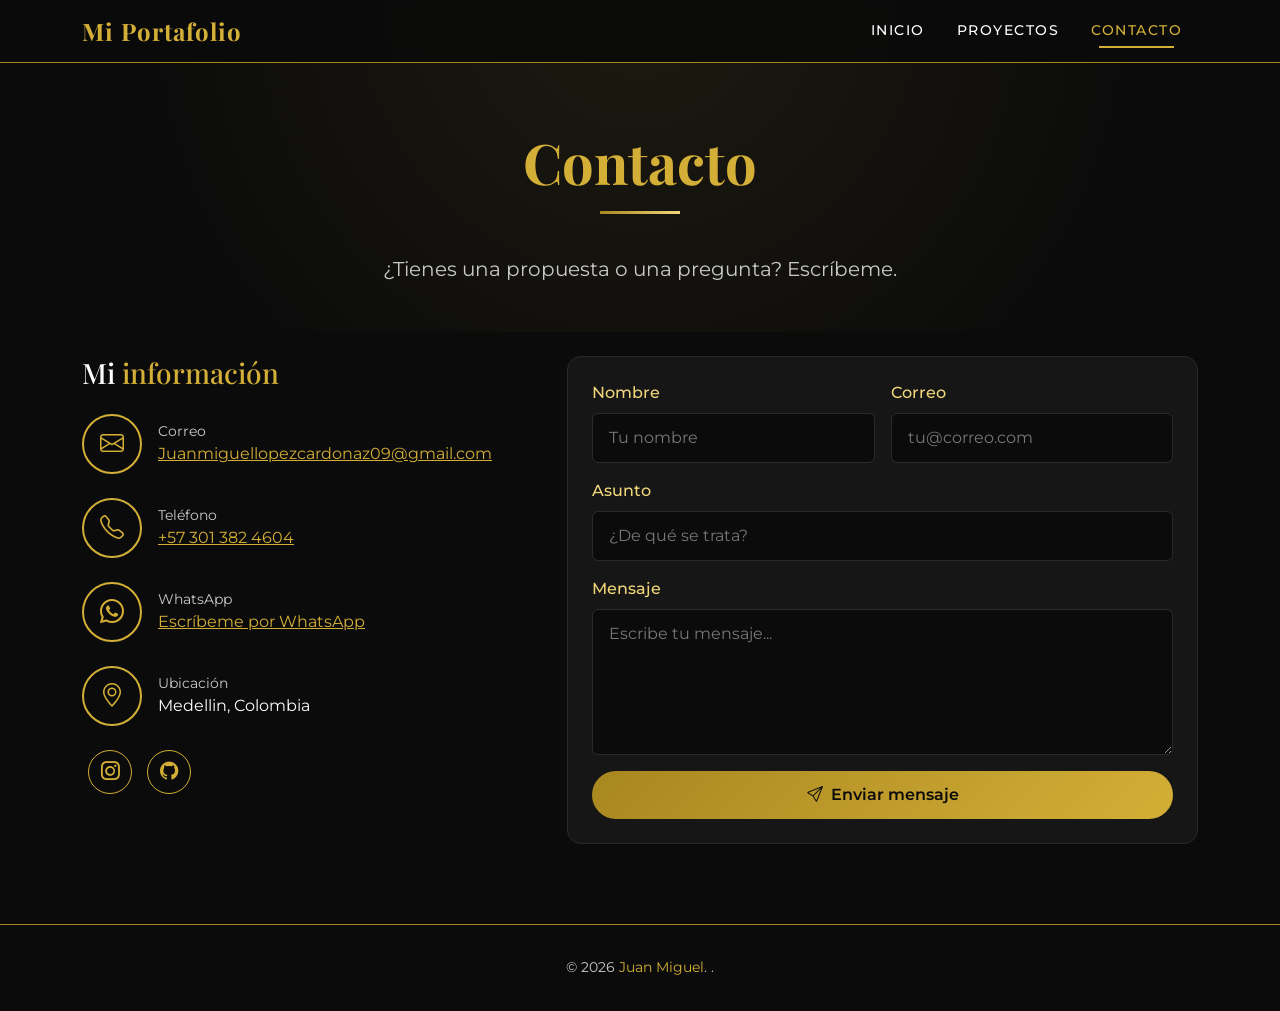
==== contacto.html @ cd4dd88c "first commit" ====
<!DOCTYPE html>
<html lang="es">
<head>
  <meta charset="UTF-8">
  <meta name="viewport" content="width=device-width, initial-scale=1.0">
  <title>Contacto | Tu Nombre</title>

  <link href="https://cdn.jsdelivr.net/npm/bootstrap@5.3.3/dist/css/bootstrap.min.css" rel="stylesheet">
  <link href="https://cdn.jsdelivr.net/npm/bootstrap-icons@1.11.3/font/bootstrap-icons.min.css" rel="stylesheet">
  <link href="https://fonts.googleapis.com/css2?family=Montserrat:wght@400;500;600&family=Playfair+Display:wght@600;700&display=swap" rel="stylesheet">
  <link href="styles.css" rel="stylesheet">
</head>
<body>

 
  <nav class="navbar navbar-expand-lg fixed-top">
    <div class="container">
      <a class="navbar-brand" href="index.html">Mi Portafolio</a>
      <button class="navbar-toggler" type="button" data-bs-toggle="collapse" data-bs-target="#menu" aria-controls="menu" aria-expanded="false" aria-label="Abrir menú">
        <span class="navbar-toggler-icon"></span>
      </button>
      <div class="collapse navbar-collapse" id="menu">
        <ul class="navbar-nav ms-auto">
          <li class="nav-item"><a class="nav-link" href="index.html">Inicio</a></li>
          <li class="nav-item"><a class="nav-link" href="proyectos.html">Proyectos</a></li>
          <li class="nav-item"><a class="nav-link active" aria-current="page" href="contacto.html">Contacto</a></li>
        </ul>
      </div>
    </div>
  </nav>

  <main>
    <header class="page-header">
      <div class="container">
        <h1 class="titulo-seccion display-4"><span class="text-dorado">Contacto</span></h1>
        <hr class="linea-dorada mt-3">
        <p class="text-suave fs-5 mb-0">¿Tienes una propuesta o una pregunta? Escríbeme.</p>
      </div>
    </header>

    <section class="seccion pt-4">
      <div class="container">
        <div class="row g-5">
         
          <div class="col-lg-5">
            <h2 class="h3 mb-4">Mi <span class="text-dorado">información</span></h2>

            <div class="dato-contacto">
              <div class="icono-circulo"><i class="bi bi-envelope"></i></div>
              <div>
                <div class="text-suave small">Correo</div>
                <a href="mailto:tucorreo@ejemplo.com">Juanmiguellopezcardonaz09@gmail.com</a>
              </div>
            </div>

            <div class="dato-contacto">
              <div class="icono-circulo"><i class="bi bi-telephone"></i></div>
              <div>
                <div class="text-suave small">Teléfono</div>
                <a href="tel:+570000000000">+57 301 382 4604</a>
              </div>
            </div>

            <div class="dato-contacto">
              <div class="icono-circulo"><i class="bi bi-whatsapp"></i></div>
              <div>
                <div class="text-suave small">WhatsApp</div>
                <a href="https://wa.me/573013824604" target="_blank" rel="noopener">Escríbeme por WhatsApp</a>
              </div>
            </div>

            <div class="dato-contacto">
              <div class="icono-circulo"><i class="bi bi-geo-alt"></i></div>
              <div>
                <div class="text-suave small">Ubicación</div>
                <span>Medellin, Colombia</span>
              </div>
            </div>

            <div class="redes mt-4">
             
              <a href="https://www.instagram.com/juan_mi_09/" aria-label="Instagram"><i class="bi bi-instagram"></i></a>
              <a href="https://github.com/Juanmi099" aria-label="GitHub"><i class="bi bi-github"></i></a>
            </div>
          </div>

         
          <div class="col-lg-7">
            <div class="card tarjeta p-4">
              <form action="mailto:tucorreo@ejemplo.com" method="post" enctype="text/plain">
                <div class="row g-3">
                  <div class="col-md-6">
                    <label for="nombre" class="form-label">Nombre</label>
                    <input type="text" class="form-control" id="nombre" name="Nombre" placeholder="Tu nombre" required>
                  </div>
                  <div class="col-md-6">
                    <label for="correo" class="form-label">Correo</label>
                    <input type="email" class="form-control" id="correo" name="Correo" placeholder="tu@correo.com" required>
                  </div>
                  <div class="col-12">
                    <label for="asunto" class="form-label">Asunto</label>
                    <input type="text" class="form-control" id="asunto" name="Asunto" placeholder="¿De qué se trata?">
                  </div>
                  <div class="col-12">
                    <label for="mensaje" class="form-label">Mensaje</label>
                    <textarea class="form-control" id="mensaje" name="Mensaje" rows="5" placeholder="Escribe tu mensaje..." required></textarea>
                  </div>
                  <div class="col-12">
                    <button type="submit" class="btn btn-dorado w-100">
                      <i class="bi bi-send me-2"></i>Enviar mensaje
                    </button>
                  </div>
                </div>
              </form>
            </div>
          </div>
        </div>
      </div>
    </section>
  </main>

  <footer>
    <div class="container">
      <p class="mb-0">&copy; 2026 <span class="text-dorado">Juan Miguel</span>. .</p>
    </div>
  </footer>

  <script src="https://cdn.jsdelivr.net/npm/bootstrap@5.3.3/dist/js/bootstrap.bundle.min.js"></script>
</body>
</html>
---- styles.css ----
:root {
  --negro: #0b0b0b;
  --negro-suave: #161616;
  --negro-borde: #2a2a2a;
  --dorado: #d4af37;
  --dorado-claro: #f1d77a;
  --dorado-oscuro: #a8871f;
  --blanco: #ffffff;
  --gris-texto: #c9c9c9;
}

html { scroll-behavior: smooth; }

body {
  background-color: var(--negro);
  color: var(--blanco);
  font-family: "Montserrat", system-ui, sans-serif;
  min-height: 100vh;
  display: flex;
  flex-direction: column;
}

main { flex: 1; }

h1, h2, h3, .navbar-brand {
  font-family: "Playfair Display", Georgia, serif;
}

a { color: var(--dorado); }
a:hover { color: var(--dorado-claro); }

.text-dorado { color: var(--dorado) !important; }
.text-suave { color: var(--gris-texto) !important; }

 .navbar {
  background-color: rgba(11, 11, 11, 0.95);
  border-bottom: 1px solid var(--dorado-oscuro);
  backdrop-filter: blur(6px);
}

.navbar-brand {
  color: var(--dorado) !important;
  font-size: 1.5rem;
  font-weight: 700;
  letter-spacing: 1px;
}

.navbar .nav-link {
  color: var(--blanco) !important;
  font-weight: 500;
  text-transform: uppercase;
  font-size: 0.9rem;
  letter-spacing: 1.5px;
  margin: 0 0.5rem;
  position: relative;
  transition: color 0.3s;
}

.navbar .nav-link::after {
  content: "";
  position: absolute;
  left: 50%;
  bottom: 2px;
  width: 0;
  height: 2px;
  background: var(--dorado);
  transition: width 0.3s, left 0.3s;
}

.navbar .nav-link:hover,
.navbar .nav-link.active { color: var(--dorado) !important; }

.navbar .nav-link:hover::after,
.navbar .nav-link.active::after { width: 70%; left: 15%; }

.navbar-toggler { border-color: var(--dorado); }
.navbar-toggler-icon {
  background-image: url("data:image/svg+xml,%3csvg xmlns='http://www.w3.org/2000/svg' viewBox='0 0 30 30'%3e%3cpath stroke='rgba%28212,175,55,1%29' stroke-linecap='round' stroke-width='2' d='M4 7h22M4 15h22M4 23h22'/%3e%3c/svg%3e");
}

 .titulo-seccion {
  color: var(--blanco);
  font-weight: 700;
  margin-bottom: 0.5rem;
}

.linea-dorada {
  width: 80px;
  height: 3px;
  background: linear-gradient(90deg, var(--dorado-oscuro), var(--dorado-claro));
  border: none;
  opacity: 1;
  margin: 0 auto 2.5rem;
}

.page-header {
  padding: 8rem 0 3rem;
  text-align: center;
  background: radial-gradient(circle at top, #1d1a10 0%, var(--negro) 70%);
}

 .hero {
  min-height: 100vh;
  display: flex;
  align-items: center;
  padding-top: 80px;
  background: radial-gradient(circle at 75% 30%, #1f1a0b 0%, var(--negro) 60%);
}

.hero .saludo {
  color: var(--dorado);
  text-transform: uppercase;
  letter-spacing: 4px;
  font-size: 0.9rem;
  font-weight: 600;
}

.hero h1 {
  font-size: clamp(2.5rem, 6vw, 4.5rem);
  font-weight: 700;
  line-height: 1.1;
}

.hero .profesion {
  font-size: 1.35rem;
  color: var(--gris-texto);
}

.foto-perfil {
  width: 300px;
  height: 300px;
  max-width: 80vw;
  max-height: 80vw;
  border-radius: 50%;
  object-fit: cover;
  border: 4px solid var(--dorado);
  box-shadow: 0 0 0 10px rgba(212, 175, 55, 0.12), 0 20px 60px rgba(0, 0, 0, 0.7);
  background: var(--negro-suave);
  display: flex;
  align-items: center;
  justify-content: center;
  color: var(--dorado);
  font-family: "Playfair Display", serif;
  font-size: 5rem;
  margin: 0 auto;
}

 .btn-dorado {
  background: linear-gradient(135deg, var(--dorado-oscuro), var(--dorado));
  color: var(--negro);
  font-weight: 600;
  border: none;
  padding: 0.75rem 1.75rem;
  border-radius: 50px;
  transition: transform 0.2s, box-shadow 0.2s;
}

.btn-dorado:hover {
  color: var(--negro);
  transform: translateY(-2px);
  box-shadow: 0 8px 25px rgba(212, 175, 55, 0.35);
}

.btn-borde-dorado {
  color: var(--dorado);
  border: 2px solid var(--dorado);
  font-weight: 600;
  padding: 0.7rem 1.75rem;
  border-radius: 50px;
  background: transparent;
  transition: all 0.2s;
}

.btn-borde-dorado:hover {
  background: var(--dorado);
  color: var(--negro);
}

 .tarjeta {
  background-color: var(--negro-suave);
  border: 1px solid var(--negro-borde);
  border-radius: 14px;
  color: var(--blanco);
  height: 100%;
  transition: transform 0.3s, border-color 0.3s, box-shadow 0.3s;
}

.tarjeta:hover {
  transform: translateY(-6px);
  border-color: var(--dorado);
  box-shadow: 0 12px 35px rgba(212, 175, 55, 0.15);
}

.tarjeta .card-title { color: var(--dorado); font-family: "Playfair Display", serif; }
.tarjeta .card-text { color: var(--gris-texto); }

.icono-circulo {
  width: 60px;
  height: 60px;
  border-radius: 50%;
  border: 2px solid var(--dorado);
  color: var(--dorado);
  display: inline-flex;
  align-items: center;
  justify-content: center;
  font-size: 1.5rem;
  margin-bottom: 1rem;
}

.proyecto-img {
  height: 200px;
  background: linear-gradient(135deg, #1a1a1a, #2b2410);
  border-bottom: 1px solid var(--negro-borde);
  border-radius: 14px 14px 0 0;
  display: flex;
  align-items: center;
  justify-content: center;
  color: var(--dorado);
  font-size: 3rem;
}

.etiqueta {
  display: inline-block;
  border: 1px solid var(--dorado-oscuro);
  color: var(--dorado-claro);
  border-radius: 50px;
  padding: 0.2rem 0.8rem;
  font-size: 0.75rem;
  margin: 0 0.3rem 0.3rem 0;
}

 .proyecto-destacado {
  border: 1px dashed var(--dorado);
  border-radius: 14px;
  background: linear-gradient(135deg, rgba(212, 175, 55, 0.07), transparent);
  padding: 3rem 2rem;
  text-align: center;
}

 .seccion { padding: 5rem 0; }
.seccion-alterna { background-color: var(--negro-suave); }

.dato-numero {
  font-family: "Playfair Display", serif;
  font-size: 2.75rem;
  color: var(--dorado);
  font-weight: 700;
}

 .form-control {
  background-color: var(--negro);
  border: 1px solid var(--negro-borde);
  color: var(--blanco);
  padding: 0.75rem 1rem;
}

.form-control:focus {
  background-color: var(--negro);
  color: var(--blanco);
  border-color: var(--dorado);
  box-shadow: 0 0 0 0.2rem rgba(212, 175, 55, 0.25);
}

.form-control::placeholder { color: #777; }
.form-label { color: var(--dorado-claro); font-weight: 500; }

.dato-contacto {
  display: flex;
  align-items: center;
  gap: 1rem;
  margin-bottom: 1.5rem;
}

.dato-contacto .icono-circulo { margin-bottom: 0; flex-shrink: 0; }

 .redes a {
  display: inline-flex;
  align-items: center;
  justify-content: center;
  width: 44px;
  height: 44px;
  border-radius: 50%;
  border: 1px solid var(--dorado);
  color: var(--dorado);
  margin: 0 0.35rem;
  font-size: 1.15rem;
  text-decoration: none;
  transition: all 0.2s;
}

.redes a:hover { background: var(--dorado); color: var(--negro); }

footer {
  border-top: 1px solid var(--dorado-oscuro);
  background-color: var(--negro);
  color: var(--gris-texto);
  padding: 2rem 0;
  text-align: center;
  font-size: 0.9rem;
}
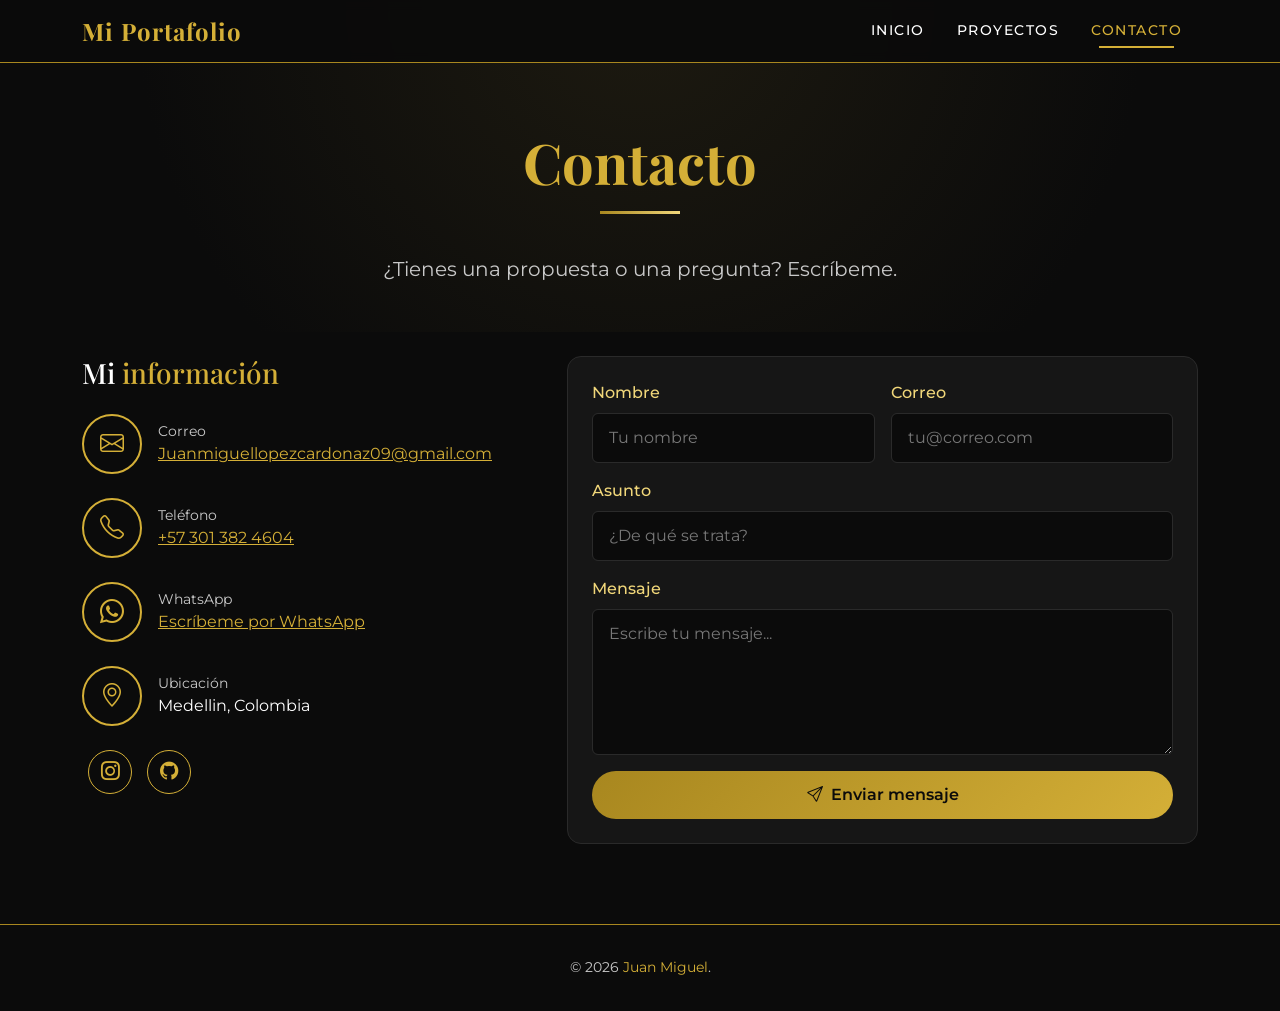
==== commit c8e54e4d: "Corrijo nombres de imágenes, títulos y datos de contacto Co-Authored-By: Claude Opus 5.5 <noreply@an" ====
--- a/contacto.html
+++ b/contacto.html
@@ -3,7 +3,7 @@
 <head>
   <meta charset="UTF-8">
   <meta name="viewport" content="width=device-width, initial-scale=1.0">
-  <title>Contacto | Tu Nombre</title>
+  <title>Contacto | Juan Miguel</title>
 
   <link href="https://cdn.jsdelivr.net/npm/bootstrap@5.3.3/dist/css/bootstrap.min.css" rel="stylesheet">
   <link href="https://cdn.jsdelivr.net/npm/bootstrap-icons@1.11.3/font/bootstrap-icons.min.css" rel="stylesheet">
@@ -49,7 +49,7 @@
               <div class="icono-circulo"><i class="bi bi-envelope"></i></div>
               <div>
                 <div class="text-suave small">Correo</div>
-                <a href="mailto:tucorreo@ejemplo.com">Juanmiguellopezcardonaz09@gmail.com</a>
+                <a href="mailto:Juanmiguellopezcardonaz09@gmail.com">Juanmiguellopezcardonaz09@gmail.com</a>
               </div>
             </div>
 
@@ -57,7 +57,7 @@
               <div class="icono-circulo"><i class="bi bi-telephone"></i></div>
               <div>
                 <div class="text-suave small">Teléfono</div>
-                <a href="tel:+570000000000">+57 301 382 4604</a>
+                <a href="tel:+573013824604">+57 301 382 4604</a>
               </div>
             </div>
 
@@ -87,7 +87,7 @@
          
           <div class="col-lg-7">
             <div class="card tarjeta p-4">
-              <form action="mailto:tucorreo@ejemplo.com" method="post" enctype="text/plain">
+              <form action="mailto:Juanmiguellopezcardonaz09@gmail.com" method="post" enctype="text/plain">
                 <div class="row g-3">
                   <div class="col-md-6">
                     <label for="nombre" class="form-label">Nombre</label>
@@ -121,7 +121,7 @@
 
   <footer>
     <div class="container">
-      <p class="mb-0">&copy; 2026 <span class="text-dorado">Juan Miguel</span>. .</p>
+      <p class="mb-0">&copy; 2026 <span class="text-dorado">Juan Miguel</span>.</p>
     </div>
   </footer>
 
